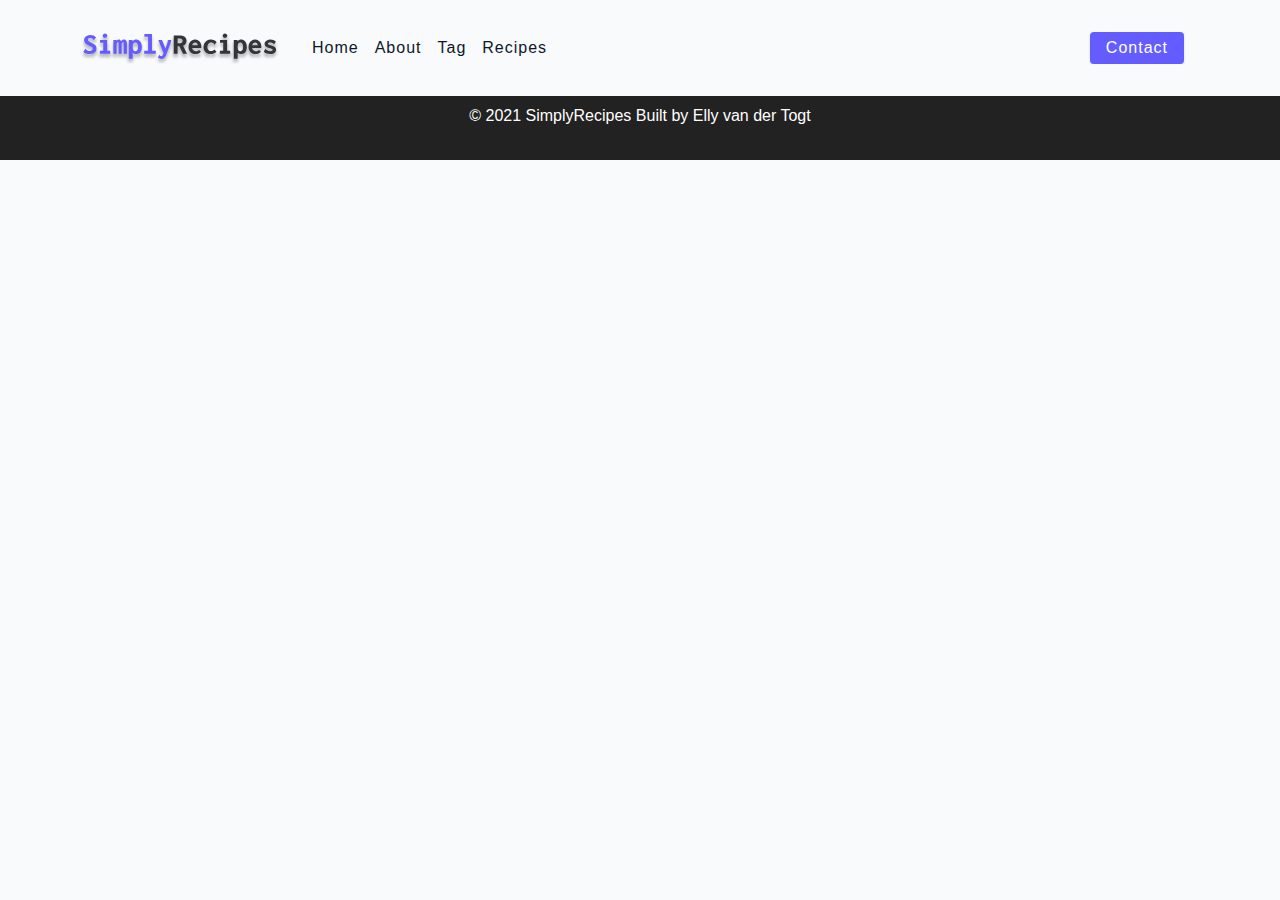
==== starter/index.html @ 6eb82011 "dfd" ====
<!-- https://www.youtube.com/watch?v=-8LTPIJBGwQ -->
<!DOCTYPE html>
<html lang="en">
  <head>
    <meta charset="UTF-8" />
    <meta http-equiv="X-UA-Compatible" content="IE=edge" />
    <meta name="viewport" content="width=device-width, initial-scale=1.0" />
    <title>Simply Recipes || Starter</title>
    <!-- favicon -->
    <link rel="shortcut icon" href="./assets/favicon.ico" type="image/x-icon" />
    <!-- normalize -->
    <link rel="stylesheet" href="./css/normalize.css" />
    <!-- font-awesome -->
    <link
      rel="stylesheet"
      href="https://cdnjs.cloudflare.com/ajax/libs/font-awesome/5.14.0/css/all.min.css"
    />
    <!-- main css -->
    <link rel="stylesheet" href="./css/main.css" />
  </head>
  <body>
    <!-- Nav -->
    <nav class="navbar">
      <div class="nav-center">
        <!-- Header -->
        <div class="nav-header">
          <a href="index.html" class="nav-logo">
            <img src="./assets/logo.svg" alt="simply recipes" />
          </a>
          <button type="button" class="btn nav-btn">
            <i class="fas fa-align-justify"></i>
          </button>
        </div>
        <!-- links -->
        <div class="nav-links">
          <a href="index.html" class="nav-link">Home</a>
          <a href="about.html" class="nav-link">About</a>
          <a href="tags.html" class="nav-link">Tag</a>
          <a href="recipes.html" class="nav-link">Recipes</a>
          <div class="nav-link contact-link">
            <a href="contact.html" class="btn">Contact</a>
          </div>
        </div>
      </div>
    </nav>
    <!-- End of Nav -->
    <!-- Main -->
    <main class="page"></main>
    <!-- End of Main -->
    <!-- Footer -->
    <footer class="page-footer">
      <p>
        &copy;
        <span id="date">2021</span>
        <span class="footer-logo">SimplyRecipes</span>
        Built by Elly van der Togt
      </p>
    </footer>
    <!-- End of Footer -->
    <script src="./js/app.js"></script>
  </body>
</html>
---- starter/css/main.css ----
*,
::after,
::before {
  box-sizing: border-box;
}
/* fonts */

@import url('https://fonts.googleapis.com/css2?family=Roboto:wght@400;500;600&family=Montserrat&display=swap');
html {
  font-size: 100%;
} /*16px*/

:root {
  /* colors */
  --primary-100: #e2e0ff;
  --primary-200: #c1beff;
  --primary-300: #a29dff;
  --primary-400: #837dff;
  --primary-500: #645cff;
  --primary-600: #504acc;
  --primary-700: #3c3799;
  --primary-800: #282566;
  --primary-900: #141233;

  /* grey */
  --grey-50: #f8fafc;
  --grey-100: #f1f5f9;
  --grey-200: #e2e8f0;
  --grey-300: #cbd5e1;
  --grey-400: #94a3b8;
  --grey-500: #64748b;
  --grey-600: #475569;
  --grey-700: #334155;
  --grey-800: #1e293b;
  --grey-900: #0f172a;
  /* rest of the colors */
  --black: #222;
  --white: #fff;
  --red-light: #f8d7da;
  --red-dark: #842029;
  --green-light: #d1e7dd;
  --green-dark: #0f5132;

  /* fonts  */
  --headingFont: 'Roboto', sans-serif;
  --bodyFont: 'Nunito', sans-serif;
  --smallText: 0.7em;
  /* rest of the vars */
  --backgroundColor: var(--grey-50);
  --textColor: var(--grey-900);
  --borderRadius: 0.25rem;
  --letterSpacing: 1px;
  --transition: 0.3s ease-in-out all;
  --max-width: 1120px;
  --fixed-width: 600px;

  /* box shadow*/
  --shadow-1: 0 1px 3px 0 rgba(0, 0, 0, 0.1), 0 1px 2px 0 rgba(0, 0, 0, 0.06);
  --shadow-2: 0 4px 6px -1px rgba(0, 0, 0, 0.1),
    0 2px 4px -1px rgba(0, 0, 0, 0.06);
  --shadow-3: 0 10px 15px -3px rgba(0, 0, 0, 0.1),
    0 4px 6px -2px rgba(0, 0, 0, 0.05);
  --shadow-4: 0 20px 25px -5px rgba(0, 0, 0, 0.1),
    0 10px 10px -5px rgba(0, 0, 0, 0.04);
}

body {
  background: var(--backgroundColor);
  font-family: var(--bodyFont);
  font-weight: 400;
  line-height: 1.75;
  color: var(--textColor);
}

p {
  margin-top: 0;
  margin-bottom: 1.5rem;
  max-width: 40em;
}

h1,
h2,
h3,
h4,
h5 {
  margin: 0;
  margin-bottom: 1.38rem;
  font-family: var(--headingFont);
  font-weight: 400;
  line-height: 1.3;
  text-transform: capitalize;
  letter-spacing: var(--letterSpacing);
}

h1 {
  margin-top: 0;
  font-size: 3.052rem;
}

h2 {
  font-size: 2.441rem;
}

h3 {
  font-size: 1.953rem;
}

h4 {
  font-size: 1.563rem;
}

h5 {
  font-size: 1.25rem;
}

small,
.text-small {
  font-size: var(--smallText);
}

a {
  text-decoration: none;
}
ul {
  list-style-type: none;
  padding: 0;
}

.img {
  width: 100%;
  display: block;
  object-fit: cover;
}
/* buttons */

.btn {
  cursor: pointer;
  color: var(--white);
  background: var(--primary-500);
  border: transparent;
  border-radius: var(--borderRadius);
  letter-spacing: var(--letterSpacing);
  padding: 0.375rem 0.75rem;
  box-shadow: var(--shadow-1);
  transition: var(--transtion);
  text-transform: capitalize;
  display: inline-block;
}
.btn:hover {
  background: var(--primary-700);
  box-shadow: var(--shadow-3);
}
.btn-hipster {
  color: var(--primary-500);
  background: var(--primary-200);
}
.btn-hipster:hover {
  color: var(--primary-200);
  background: var(--primary-700);
}
.btn-block {
  width: 100%;
}

/* alerts */
.alert {
  padding: 0.375rem 0.75rem;
  margin-bottom: 1rem;
  border-color: transparent;
  border-radius: var(--borderRadius);
}

.alert-danger {
  color: var(--red-dark);
  background: var(--red-light);
}
.alert-success {
  color: var(--green-dark);
  background: var(--green-light);
}
/* form */

.form {
  width: 90vw;
  max-width: var(--fixed-width);
  background: var(--white);
  border-radius: var(--borderRadius);
  box-shadow: var(--shadow-2);
  padding: 2rem 2.5rem;
  margin: 3rem auto;
}
.form-label {
  display: block;
  font-size: var(--smallText);
  margin-bottom: 0.5rem;
  text-transform: capitalize;
  letter-spacing: var(--letterSpacing);
}
.form-input,
.form-textarea {
  width: 100%;
  padding: 0.375rem 0.75rem;
  border-radius: var(--borderRadius);
  background: var(--backgroundColor);
  border: 1px solid var(--grey-200);
}

.form-row {
  margin-bottom: 1rem;
}

.form-textarea {
  height: 7rem;
}
::placeholder {
  font-family: inherit;
  color: var(--grey-400);
}
.form-alert {
  color: var(--red-dark);
  letter-spacing: var(--letterSpacing);
  text-transform: capitalize;
}
/* alert */

@keyframes spinner {
  to {
    transform: rotate(360deg);
  }
}

.loading {
  width: 6rem;
  height: 6rem;
  border: 5px solid var(--grey-400);
  border-radius: 50%;
  border-top-color: var(--primary-500);
  animation: spinner 0.6s linear infinite;
}
.loading {
  margin: 0 auto;
}
/* title */

.title {
  text-align: center;
}

.title-underline {
  background: var(--primary-500);
  width: 7rem;
  height: 0.25rem;
  margin: 0 auto;
  margin-top: -1rem;
}

/*
=============== 
Navbar
===============
*/
.navbar {
  display: flex;
  justify-content: center;
  align-items: center;
}

.nav-center {
  width: 90vw;
  max-width: var(--max-width);
  /* background-color: blue; */
 
}

.nav-header {
  height: 6rem;
  /* background-color: red; */
  display: flex;
  justify-content: space-between;
  align-items: center;
}

.nav-header img {
  width: 200px;
}
.nav-logo {
  /* background: red; */
  display: flex;
  align-items: center;
}
.nav-btn {
  padding: 0.15rem 0.75rem;
}

.nav-btn i {
  font-size: 1.25rem;
}

.nav-links {
  display: flex;
  flex-direction: column;
  /*default; hide the link*/
  height: 0; 
  overflow: hidden;
  transition: var(--transition);
}
.show-links {
  height: 310px;
}

.nav-link {
  display: block;
  text-align: center;
  text-transform: capitalize;
  color: var(--grey-900);
  letter-spacing: var(--letterSpacing);
  padding: 1rem 0;
  border-top: 1px solid var(--grey-500);
  transition: var(--transtion);
}
.nav-link:hover {
  color: var(--primary-500);
}

.contact-link a {
  padding: 0.15rem 1rem;
}

@media screen and (min-width:992px) {
  .nav-btn {
    display: none;
  }
  .navbar {
    height: 6rem;
    
  }
  .nav-center {
    display: flex;
    align-items: center;
  }
  .nav-header {
    height: auto;
    margin-right:2rem;
  }
  .nav-links {
    height: auto;
    flex-direction: row;
    align-items: center;
    width: 100%;
    /* background: red; */
  }
  .nav-link {
    padding: 0;
    border-top: none;
    margin-right: 1rem;
    font-size: 1rem;
  }
  .contact-link {
    margin-left: auto;
    /* margin-right: 0; */
  }
}

/*
=============== 
Page
===============
*/

.page {
  background: pink;
}
/*
=============== 
Footer
===============
*/
.page-footer {
  height: 4rem;
  background: var(--black);
  color: white;
  display: flex;
  justify-content: center;
  align-items: center;
}
/*
=============== 
Navbar
===============
*/
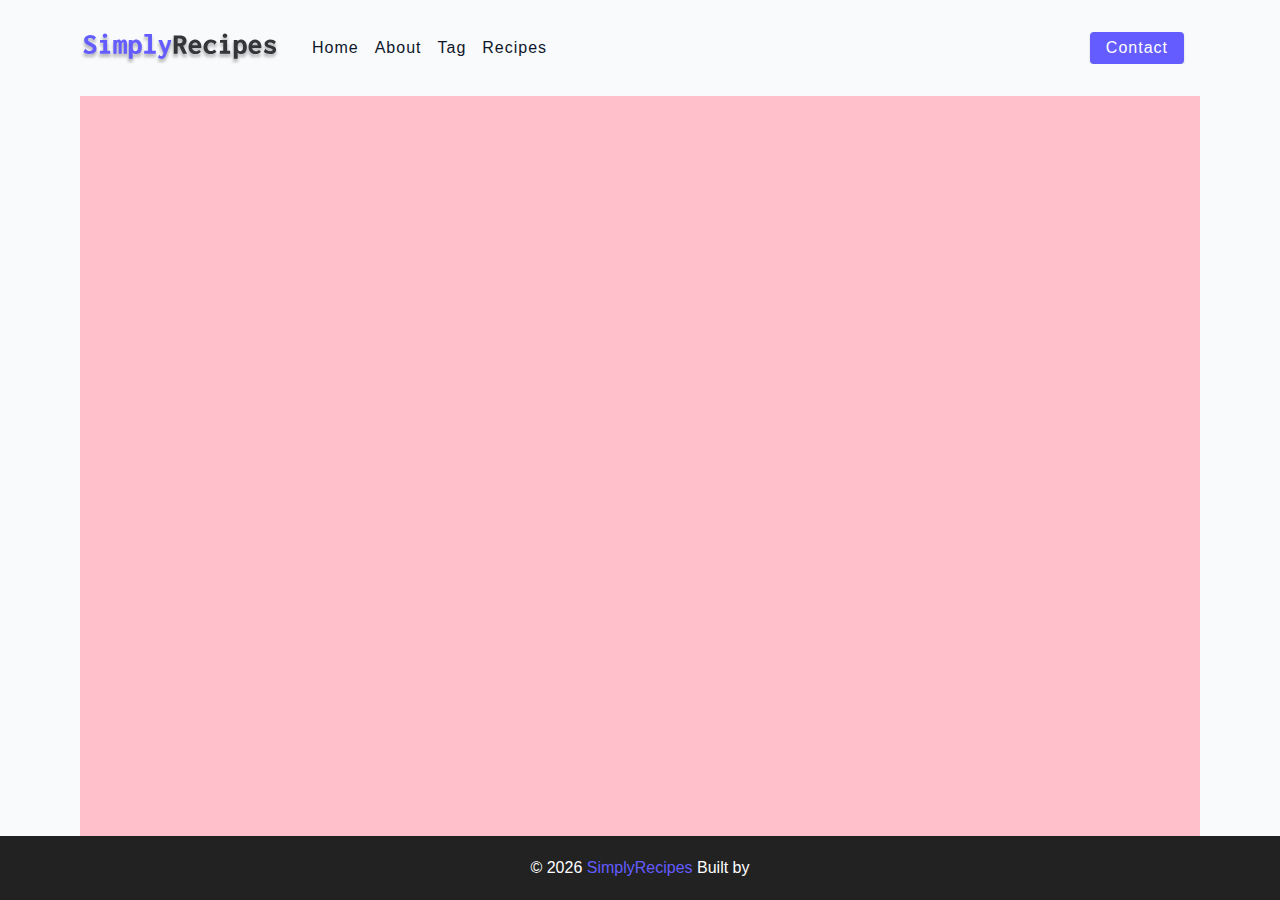
==== commit 95652a14: "ere" ====
--- a/starter/index.html
+++ b/starter/index.html
@@ -51,9 +51,10 @@
     <footer class="page-footer">
       <p>
         &copy;
-        <span id="date">2021</span>
+        <span id="date"></span>
         <span class="footer-logo">SimplyRecipes</span>
-        Built by Elly van der Togt
+        Built by
+        <a href="https://github.com/ellyvandertogt"></a>
       </p>
     </footer>
     <!-- End of Footer -->
--- a/starter/css/main.css
+++ b/starter/css/main.css
@@ -369,6 +369,12 @@
 
 .page {
   background: pink;
+  width: 90vw;
+  max-width: var(--max-width);
+  margin: 0 auto;
+  padding-top: 2rem;
+  min-height: calc(100vh - (6rem + 4rem));
+ 
 }
 /*
 =============== 
@@ -383,7 +389,14 @@
   justify-content: center;
   align-items: center;
 }
-/*
+.page-footer p {
+  margin-bottom: 0;
+}
+.footer-logo, .page-footer a {
+  color: var(--primary-500);
+}
+
+
 =============== 
 Navbar
 ===============
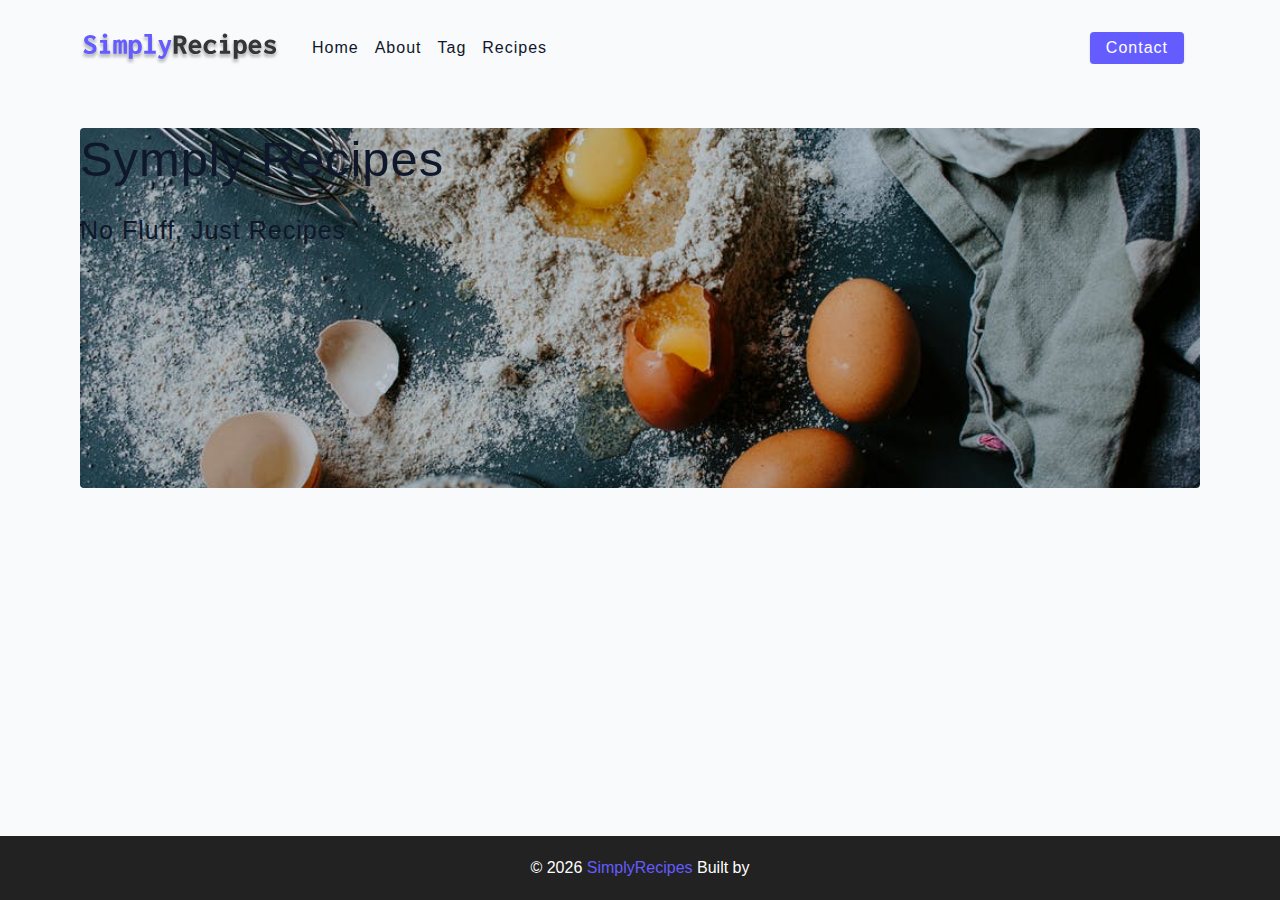
==== commit d522b206: "dsds" ====
--- a/starter/index.html
+++ b/starter/index.html
@@ -45,7 +45,18 @@
     </nav>
     <!-- End of Nav -->
     <!-- Main -->
-    <main class="page"></main>
+    <main class="page">
+      <!-- Header -->
+      <header class="hero">
+        <div class="hero-container">
+          <div class="hero-text">
+            <h1>Symply Recipes</h1>
+            <h4>no fluff, just recipes</h4>
+          </div>
+        </div>
+      </header>
+      <!-- End of Header -->
+    </main>
     <!-- End of Main -->
     <!-- Footer -->
     <footer class="page-footer">
--- a/starter/css/main.css
+++ b/starter/css/main.css
@@ -368,13 +368,24 @@
 */
 
 .page {
-  background: pink;
+  /* background: pink; */
   width: 90vw;
   max-width: var(--max-width);
   margin: 0 auto;
   padding-top: 2rem;
   min-height: calc(100vh - (6rem + 4rem));
  
+}
+/*
+=============== 
+Hero 
+===============
+*/
+.hero {
+  height: 40vh;
+  background: url("../assets/main.jpeg") center/cover no-repeat;
+  margin-bottom: 2rem;
+  border-radius: var(--borderRadius);
 }
 /*
 =============== 
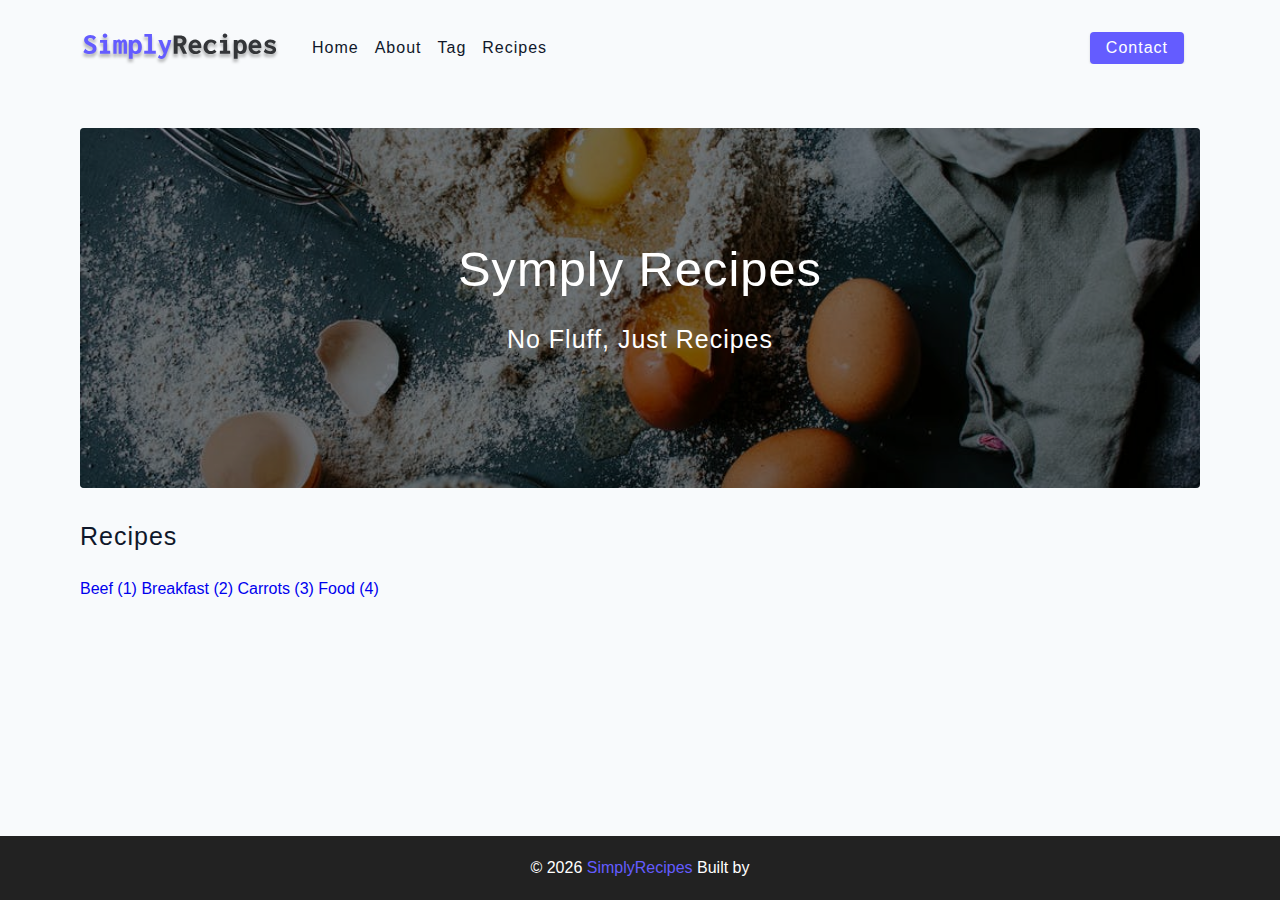
==== commit d7cfa7d4: "df" ====
--- a/starter/index.html
+++ b/starter/index.html
@@ -56,6 +56,24 @@
         </div>
       </header>
       <!-- End of Header -->
+      <!-- Recipes container -->
+      <section class="recipes-container">
+        <!-- Tags Container -->
+        <div class="tags-container">
+          <h4>recipes</h4>
+          <div class="tag-list">
+            <a href="tag-template.html">Beef (1)</a>
+            <a href="tag-template.html">Breakfast (2)</a>
+            <a href="tag-template.html">Carrots (3)</a>
+            <a href="tag-template.html">Food (4)</a>
+          </div>
+        </div>
+        <!-- End of Tags Container -->
+        <!-- recipes Container -->
+        <div class="recipes-list"></div>
+        <!-- End of recipes Container -->
+      </section>
+      <!-- End of Recipes container -->
     </main>
     <!-- End of Main -->
     <!-- Footer -->
--- a/starter/css/main.css
+++ b/starter/css/main.css
@@ -386,6 +386,33 @@
   background: url("../assets/main.jpeg") center/cover no-repeat;
   margin-bottom: 2rem;
   border-radius: var(--borderRadius);
+  position: relative;
+}
+.hero-container {
+  position: absolute;
+  width: 100%;
+  height: 100%;
+  top: 0;
+  left: 0;
+  background: rgba(0, 0, 0, 0.4);
+  border-radius: var(--borderRadius);
+  display: flex;
+  justify-content: center;
+  align-items: center;
+}
+
+.hero-text {
+  color: white;
+  display: flex;
+  flex-direction: column;
+  justify-content: center;
+  text-align: center;
+}
+@media screen and (min-width:768px) {
+  .hero-text {
+    font-size: 4rem;
+    margin-bottom: 0;
+  }
 }
 /*
 =============== 
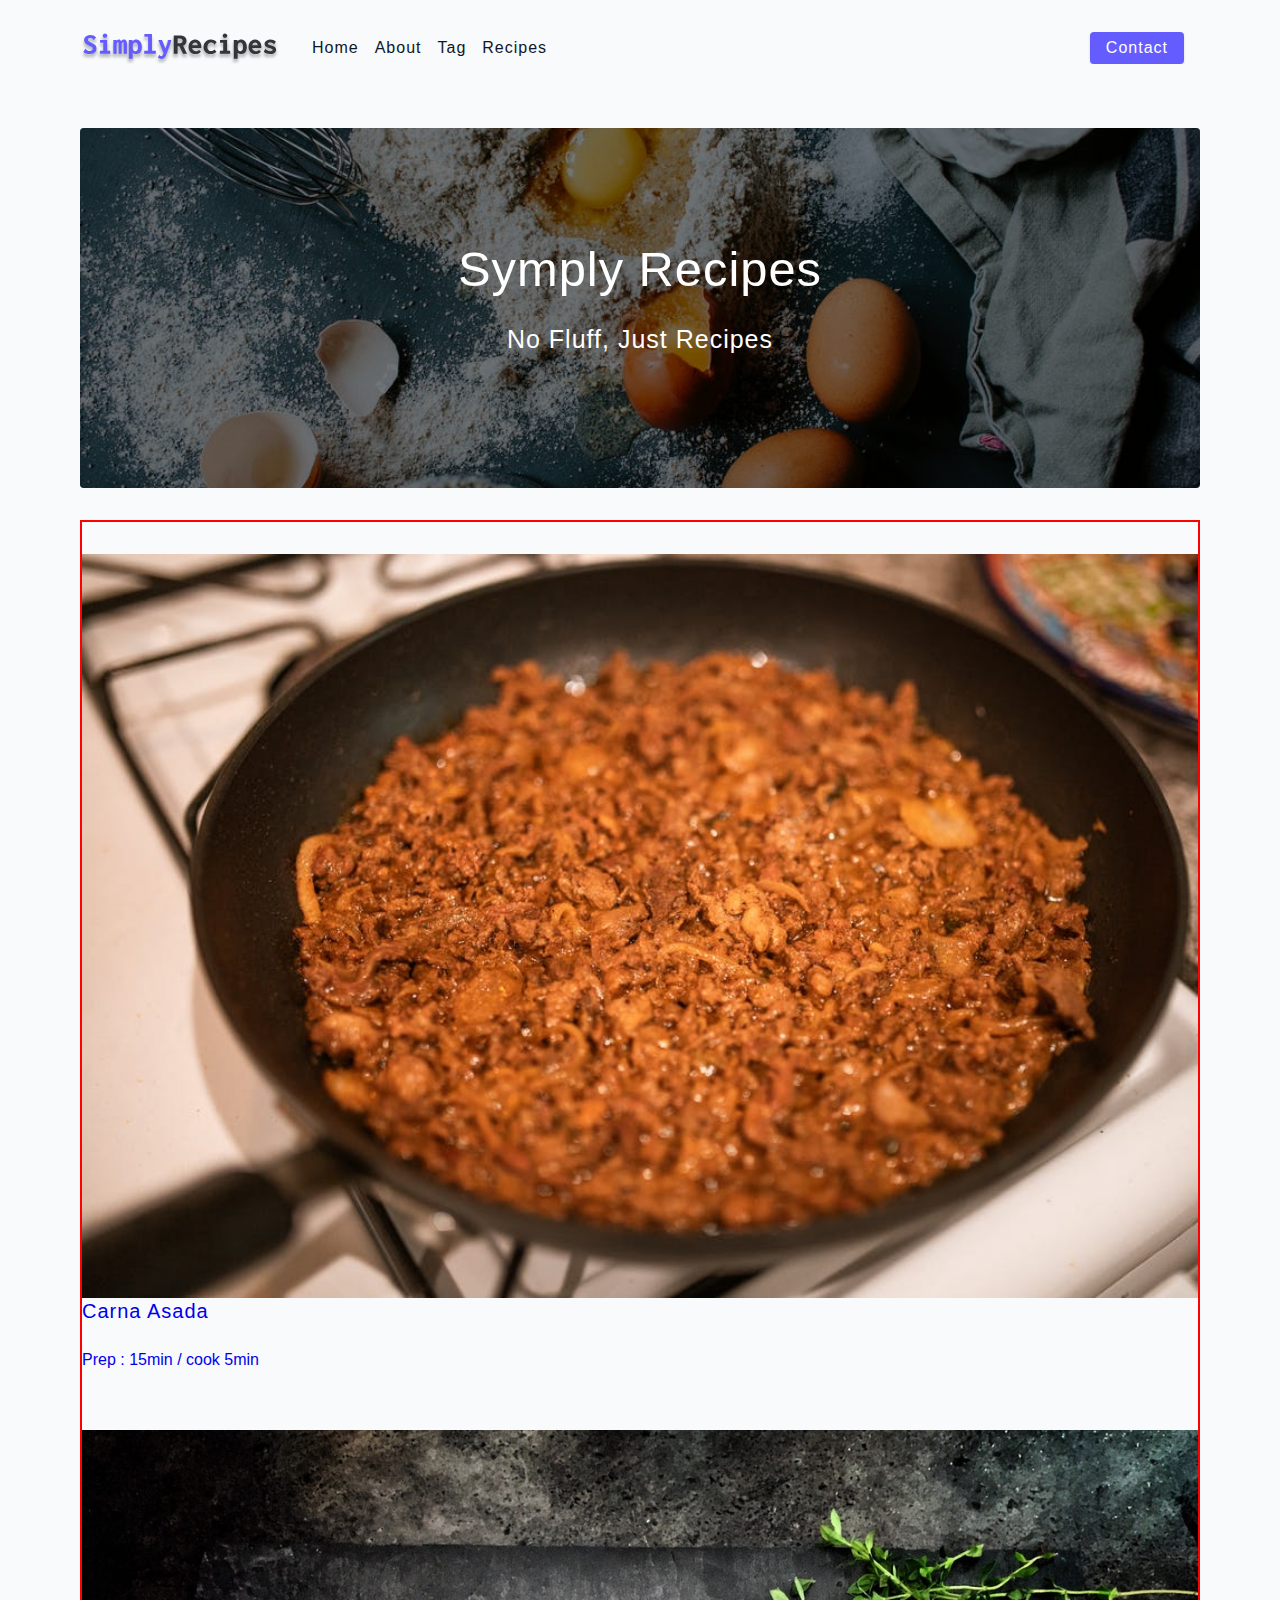
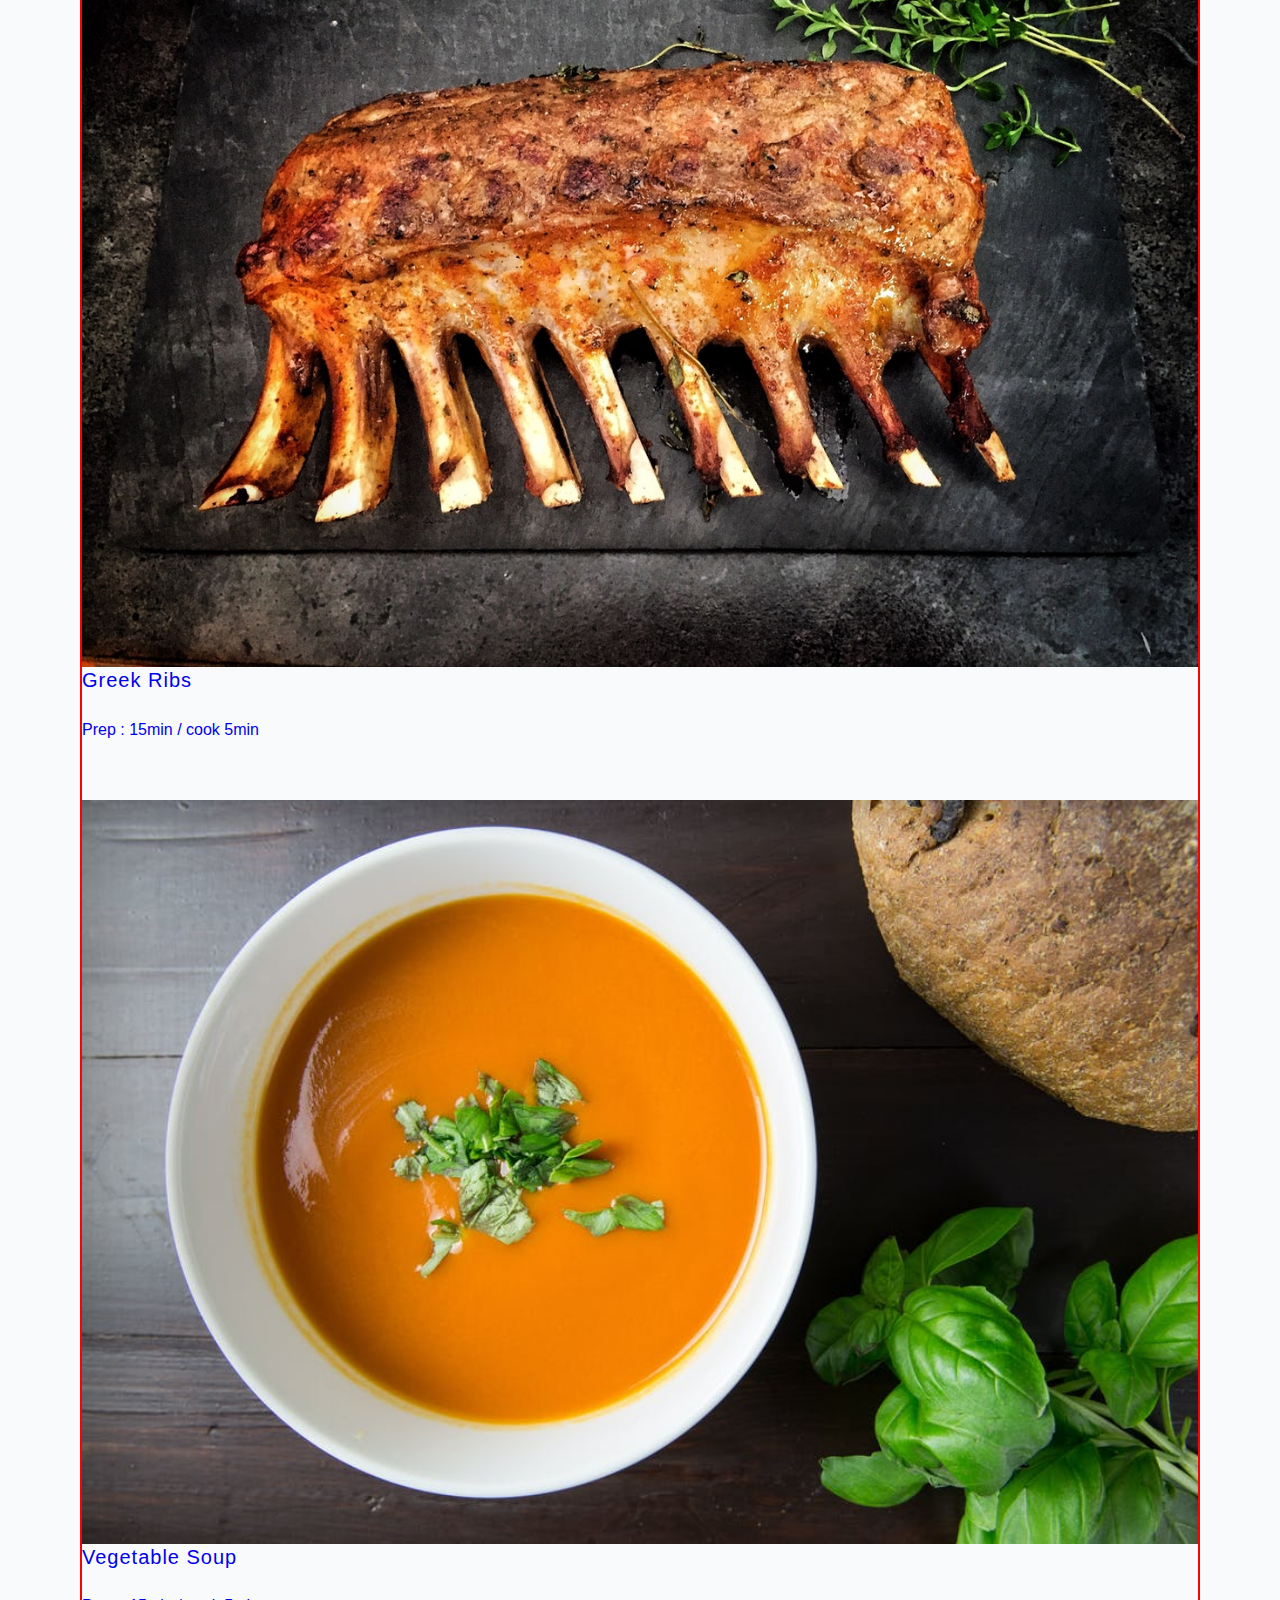
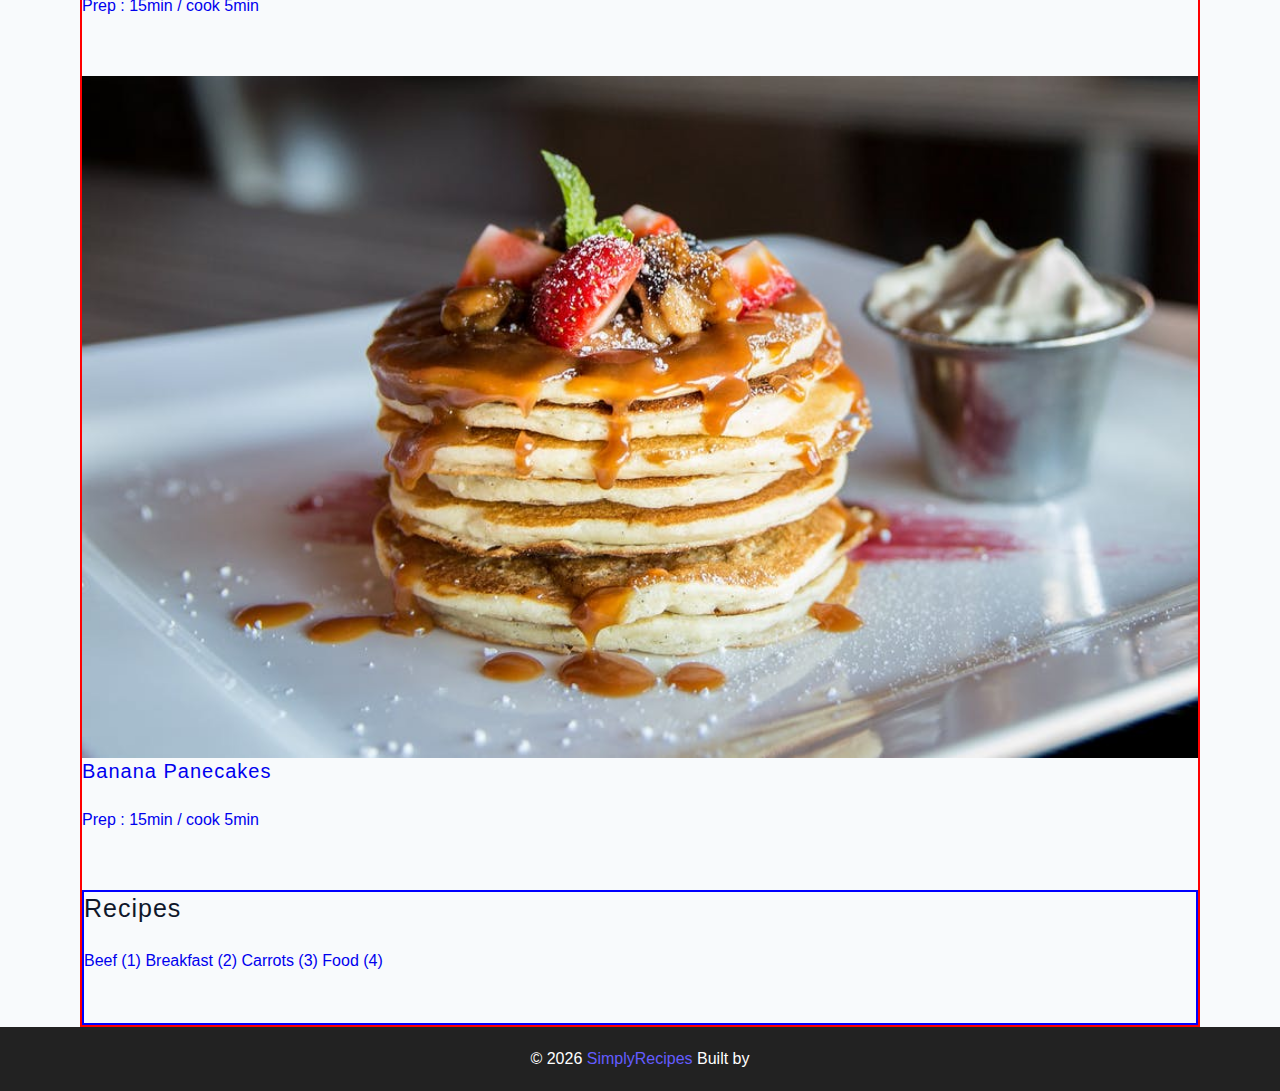
==== commit 2775a60f: "dddd" ====
--- a/starter/index.html
+++ b/starter/index.html
@@ -71,6 +71,50 @@
         <!-- End of Tags Container -->
         <!-- recipes Container -->
         <div class="recipes-list"></div>
+        <!-- single recipe -->
+        <a href="single-recipe.html" class="receipt">
+          <img
+            src="./assets/recipes/recipe-1.jpeg"
+            alt="food"
+            class="img recipe-img"
+          />
+          <h5>carna asada</h5>
+          <p>Prep : 15min / cook 5min</p>
+        </a>
+        <!-- End of single recipe -->
+        <!-- single recipe -->
+        <a href="single-recipe.html" class="receipt">
+          <img
+            src="./assets/recipes/recipe-2.jpeg"
+            alt="food"
+            class="img recipe-img"
+          />
+          <h5>Greek ribs</h5>
+          <p>Prep : 15min / cook 5min</p>
+        </a>
+        <!-- End of single recipe -->
+        <!-- single recipe -->
+        <a href="single-recipe.html" class="receipt">
+          <img
+            src="./assets/recipes/recipe-3.jpeg"
+            alt="food"
+            class="img recipe-img"
+          />
+          <h5>Vegetable soup</h5>
+          <p>Prep : 15min / cook 5min</p>
+        </a>
+        <!-- End of single recipe -->
+        <!-- single recipe -->
+        <a href="single-recipe.html" class="receipt">
+          <img
+            src="./assets/recipes/recipe-4.jpeg"
+            alt="food"
+            class="img recipe-img"
+          />
+          <h5>Banana Panecakes</h5>
+          <p>Prep : 15min / cook 5min</p>
+        </a>
+        <!-- End of single recipe -->
         <!-- End of recipes Container -->
       </section>
       <!-- End of Recipes container -->
--- a/starter/css/main.css
+++ b/starter/css/main.css
@@ -414,6 +414,28 @@
     margin-bottom: 0;
   }
 }
+
+/* 
+=============== 
+Recipes
+=============== 
+*/
+.recipes-container {
+  display: grid;
+  gap: 2rem 1rem;
+  border:2px solid red;
+}
+.tags-container {
+  border:2px solid blue;
+  order: 1;
+  display: flex;
+  flex-direction: column;
+  padding-bottom: 3rem;
+}
+
+
+
+
 /*
 =============== 
 Footer
@@ -434,8 +456,24 @@
   color: var(--primary-500);
 }
 
-
-=============== 
-Navbar
-===============
-*/+/* 
+=============== 
+
+=============== 
+*/
+
+/* 
+=============== 
+
+=============== 
+*/
+/* 
+=============== 
+
+=============== 
+*/
+/* 
+=============== 
+
+=============== 
+*/
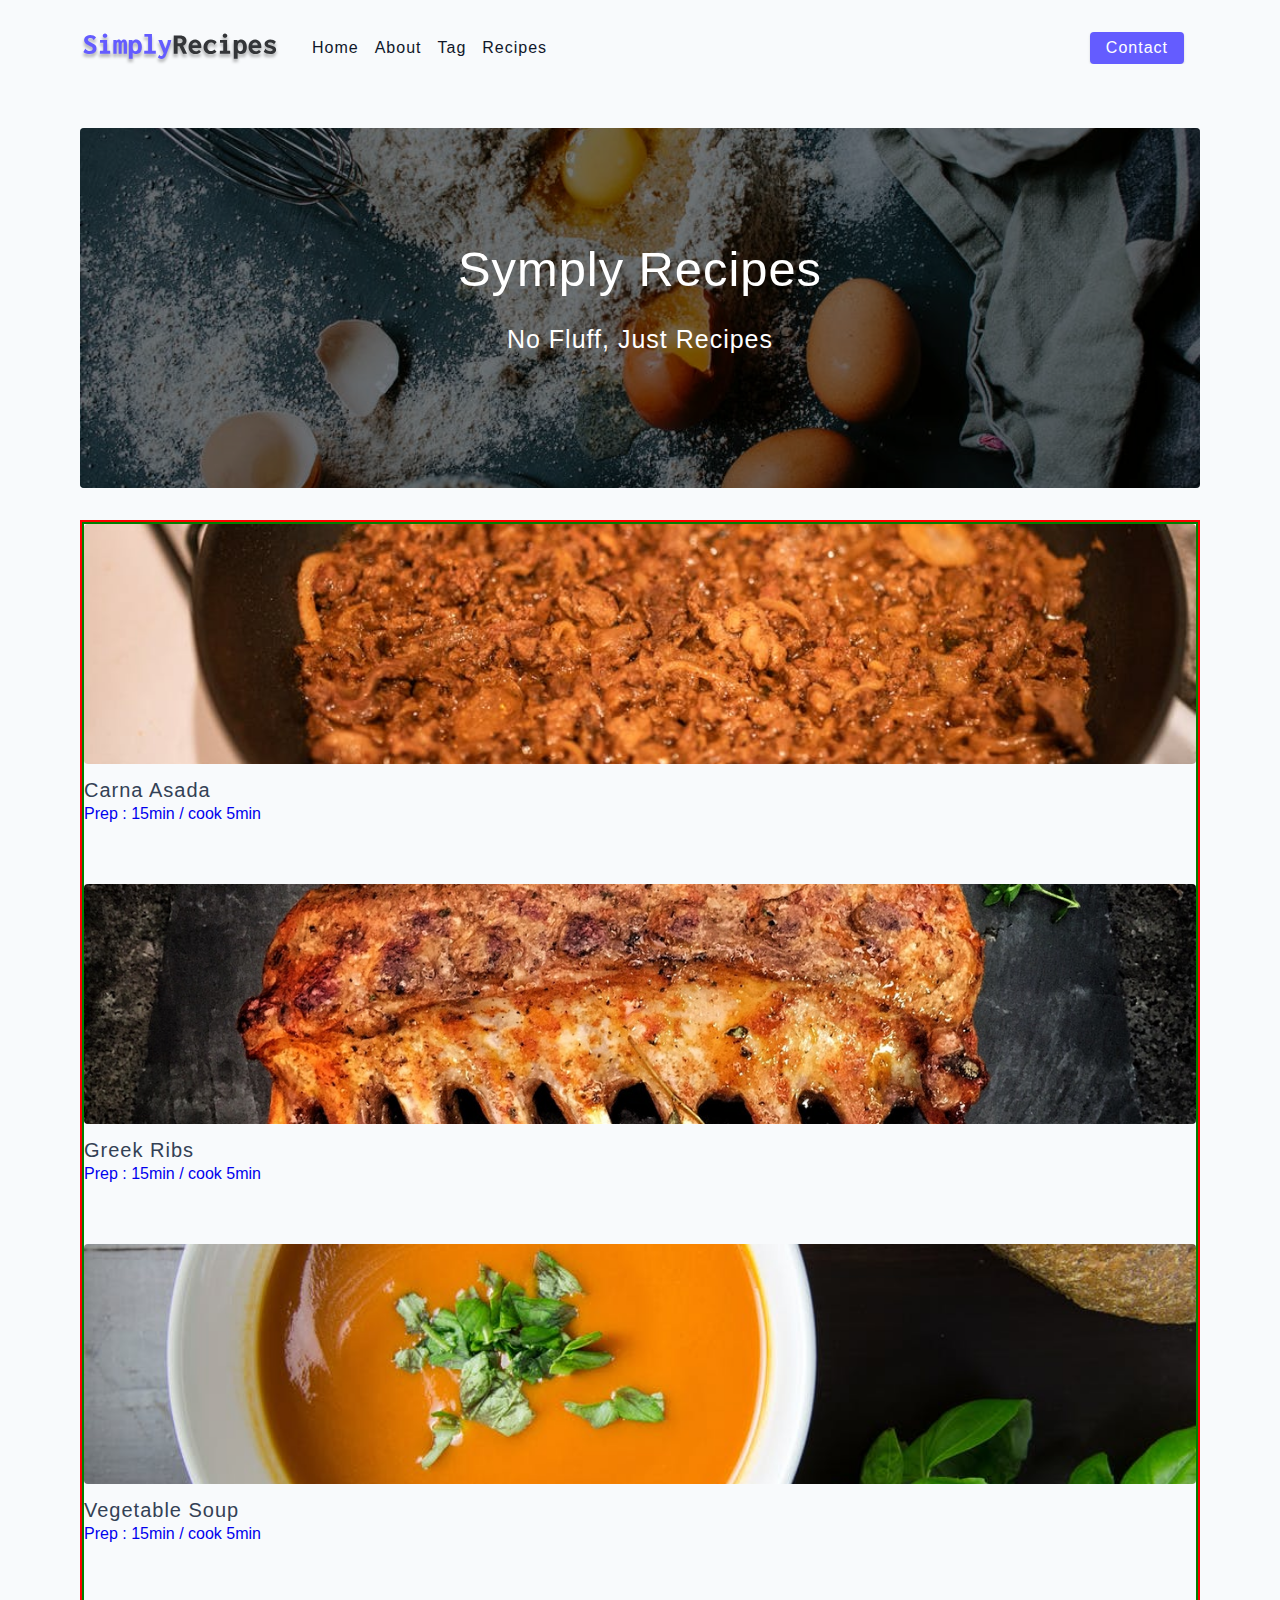
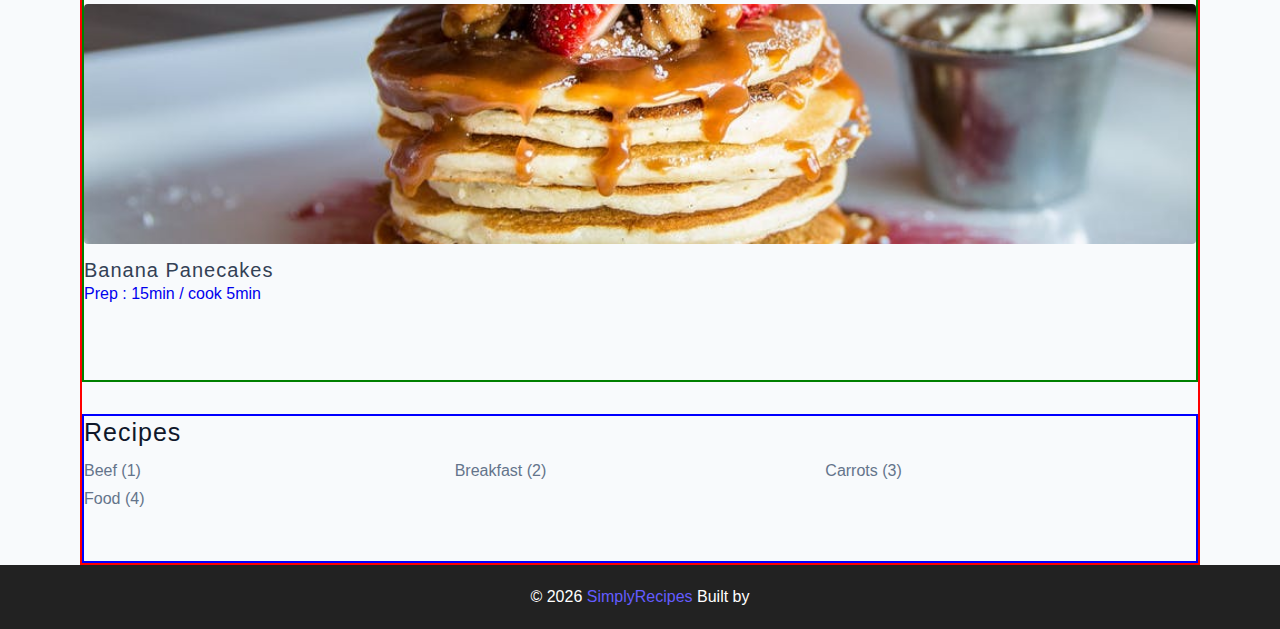
==== commit ffcb9322: "dd" ====
--- a/starter/index.html
+++ b/starter/index.html
@@ -61,7 +61,7 @@
         <!-- Tags Container -->
         <div class="tags-container">
           <h4>recipes</h4>
-          <div class="tag-list">
+          <div class="tags-list">
             <a href="tag-template.html">Beef (1)</a>
             <a href="tag-template.html">Breakfast (2)</a>
             <a href="tag-template.html">Carrots (3)</a>
@@ -70,52 +70,54 @@
         </div>
         <!-- End of Tags Container -->
         <!-- recipes Container -->
-        <div class="recipes-list"></div>
-        <!-- single recipe -->
-        <a href="single-recipe.html" class="receipt">
-          <img
-            src="./assets/recipes/recipe-1.jpeg"
-            alt="food"
-            class="img recipe-img"
-          />
-          <h5>carna asada</h5>
-          <p>Prep : 15min / cook 5min</p>
-        </a>
+        <div class="recipes-list">
+          <!-- single recipe -->
+          <a href="single-recipe.html" class="recipe">
+            <img
+              src="./assets/recipes/recipe-1.jpeg"
+              alt="food"
+              class="img recipe-img"
+            />
+            <h5>carna asada</h5>
+            <p>Prep : 15min / cook 5min</p>
+          </a>
+          <!-- End of single recipe -->
+          <!-- single recipe -->
+          <a href="single-recipe.html" class="recipe">
+            <img
+              src="./assets/recipes/recipe-2.jpeg"
+              alt="food"
+              class="img recipe-img"
+            />
+            <h5>Greek ribs</h5>
+            <p>Prep : 15min / cook 5min</p>
+          </a>
+          <!-- End of single recipe -->
+          <!-- single recipe -->
+          <a href="single-recipe.html" class="recipe">
+            <img
+              src="./assets/recipes/recipe-3.jpeg"
+              alt="food"
+              class="img recipe-img"
+            />
+            <h5>Vegetable soup</h5>
+            <p>Prep : 15min / cook 5min</p>
+          </a>
+          <!-- End of single recipe -->
+          <!-- single recipe -->
+          <a href="single-recipe.html" class="recipe">
+            <img
+              src="./assets/recipes/recipe-4.jpeg"
+              alt="food"
+              class="img recipe-img"
+              \
+            />
+            <h5>Banana Panecakes</h5>
+            <p>Prep : 15min / cook 5min</p>
+          </a>
+        </div>
         <!-- End of single recipe -->
-        <!-- single recipe -->
-        <a href="single-recipe.html" class="receipt">
-          <img
-            src="./assets/recipes/recipe-2.jpeg"
-            alt="food"
-            class="img recipe-img"
-          />
-          <h5>Greek ribs</h5>
-          <p>Prep : 15min / cook 5min</p>
-        </a>
-        <!-- End of single recipe -->
-        <!-- single recipe -->
-        <a href="single-recipe.html" class="receipt">
-          <img
-            src="./assets/recipes/recipe-3.jpeg"
-            alt="food"
-            class="img recipe-img"
-          />
-          <h5>Vegetable soup</h5>
-          <p>Prep : 15min / cook 5min</p>
-        </a>
-        <!-- End of single recipe -->
-        <!-- single recipe -->
-        <a href="single-recipe.html" class="receipt">
-          <img
-            src="./assets/recipes/recipe-4.jpeg"
-            alt="food"
-            class="img recipe-img"
-          />
-          <h5>Banana Panecakes</h5>
-          <p>Prep : 15min / cook 5min</p>
-        </a>
-        <!-- End of single recipe -->
-        <!-- End of recipes Container -->
+        <!-- End of recipes list -->
       </section>
       <!-- End of Recipes container -->
     </main>
--- a/starter/css/main.css
+++ b/starter/css/main.css
@@ -424,6 +424,7 @@
   display: grid;
   gap: 2rem 1rem;
   border:2px solid red;
+  
 }
 .tags-container {
   border:2px solid blue;
@@ -432,7 +433,45 @@
   flex-direction: column;
   padding-bottom: 3rem;
 }
-
+.recipes-list {
+  display: grid;
+  gap: 2rem 1rem;
+  padding-bottom: 3rem;
+  border:2px solid green;
+}
+
+.tags-container h4 {
+  margin-bottom: 0.5rem;
+  font-weight: 500;
+}
+.tags-list {
+  display: grid;
+  grid-template-columns: 1fr 1fr 1fr;
+}
+
+.tags-list a {
+  text-transform: capitalize;
+  display: block;
+  color: var(--grey-500);
+  transition: var(--transition);
+}
+.tags-list a:hover {
+  color: var(--primary-500);
+
+}
+.recipe {
+  display: block;
+}
+.recipe-img {
+  height: 15rem;
+  border-radius: var(--borderRadius);
+  margin-bottom: 1rem;
+}
+.recipe h5 {
+  margin-bottom: 0;
+  line-height: 1;
+  color: var(--grey-700);
+}
 
 
 
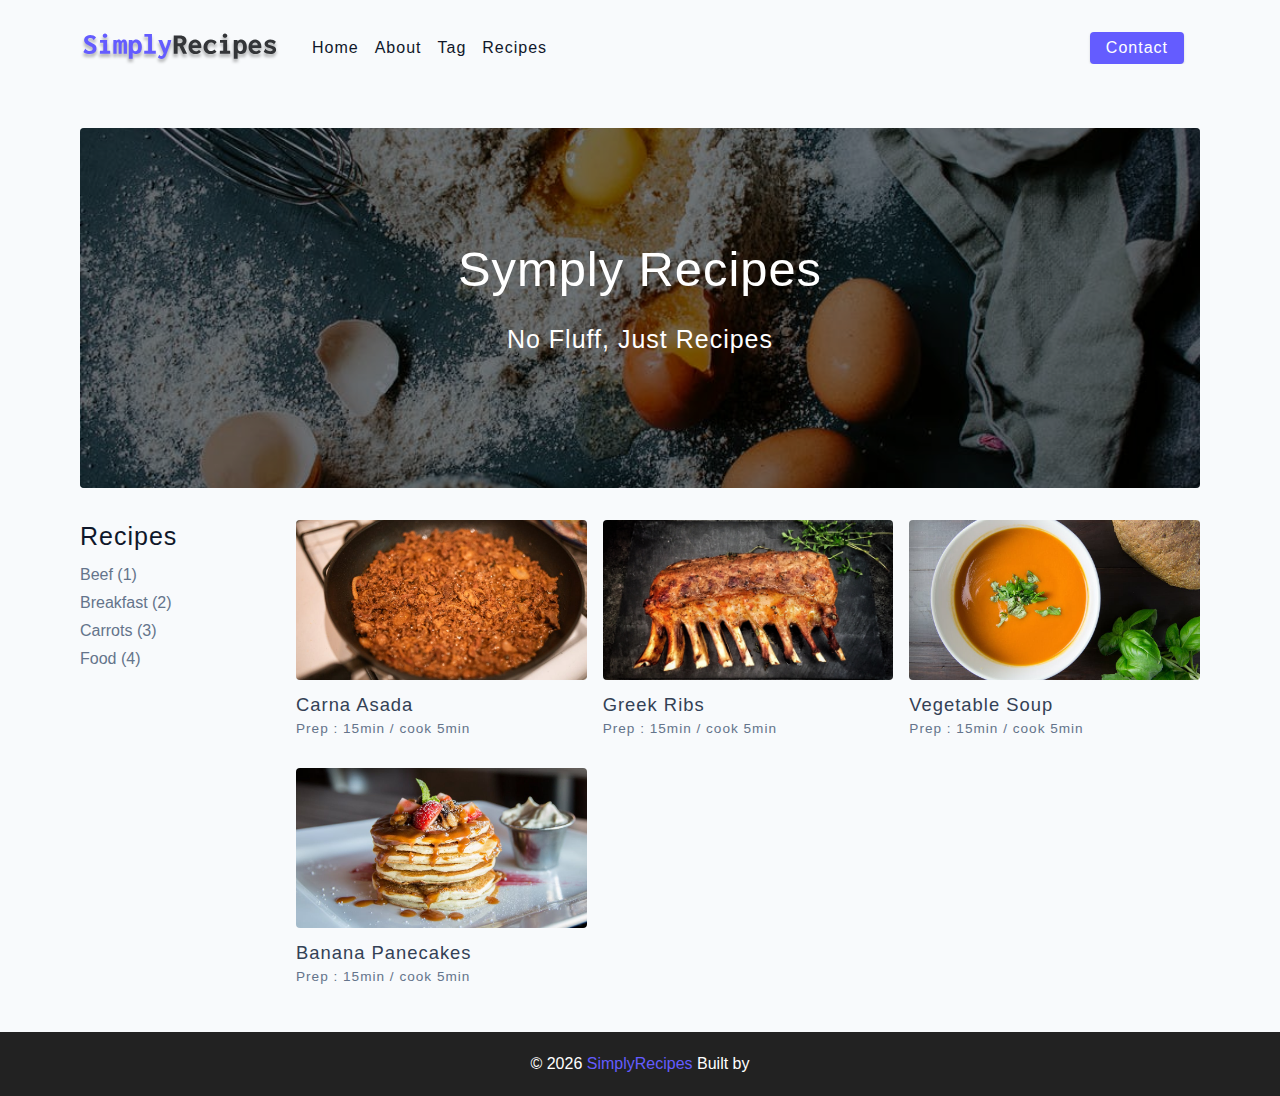
==== commit 9898c678: "dd" ====
--- a/starter/index.html
+++ b/starter/index.html
@@ -69,7 +69,8 @@
           </div>
         </div>
         <!-- End of Tags Container -->
-        <!-- recipes Container -->
+        <!-- End of recipes Container -->
+        <!-- recipes list -->
         <div class="recipes-list">
           <!-- single recipe -->
           <a href="single-recipe.html" class="recipe">
--- a/starter/css/main.css
+++ b/starter/css/main.css
@@ -423,11 +423,11 @@
 .recipes-container {
   display: grid;
   gap: 2rem 1rem;
-  border:2px solid red;
   
+  
 }
 .tags-container {
-  border:2px solid blue;
+
   order: 1;
   display: flex;
   flex-direction: column;
@@ -437,7 +437,7 @@
   display: grid;
   gap: 2rem 1rem;
   padding-bottom: 3rem;
-  border:2px solid green;
+ 
 }
 
 .tags-container h4 {
@@ -473,6 +473,45 @@
   color: var(--grey-700);
 }
 
+.recipe p {
+  margin-bottom: 0;
+  margin-top: 0.5rem;
+  line-height: 1;
+  color: var(--grey-500);
+  letter-spacing: var(--letterSpacing);
+}
+
+@media screen and (min-width: 576px) {
+  .recipes-list {
+    grid-template-columns: 1fr 1fr;
+  }
+  .recipe-img {
+    height: 10rem;
+  }
+}
+@media screen and (min-width: 992px) {
+  .recipes-container {
+    grid-template-columns: 200px 1fr;
+  }
+  .recipe p {
+    font-size: 0.85rem;
+  }
+  .tags-container {
+    order: 0;
+  }
+  .tags-list {
+    grid-template-columns: 1fr;
+  }
+ 
+}
+@media screen and (min-width: 1200px) {
+  .recipe h5 {
+    font-size: 1.15rem;
+  }
+  .recipes-list {
+    grid-template-columns: 1fr 1fr 1fr;
+  }
+}
 
 
 /*
@@ -497,15 +536,34 @@
 
 /* 
 =============== 
-
-=============== 
-*/
+Error
+=============== 
+*/
+.error-page {
+  text-align: center;
+  padding-top: 5rem;
+}
+.error-page h1 {
+  font-size: 9rem;
+}
 
 /* 
 =============== 
-
-=============== 
-*/
+ABOUT
+=============== 
+*/
+.about-page h2 {
+  text-transform: none;
+  font-weight: bold;
+}
+.about-page {
+  display: grid;
+  gap: 2rem 4rem
+}
+.featured-title {
+  text-align: center;
+  margin-bottom: 5rem;
+}
 /* 
 =============== 
 
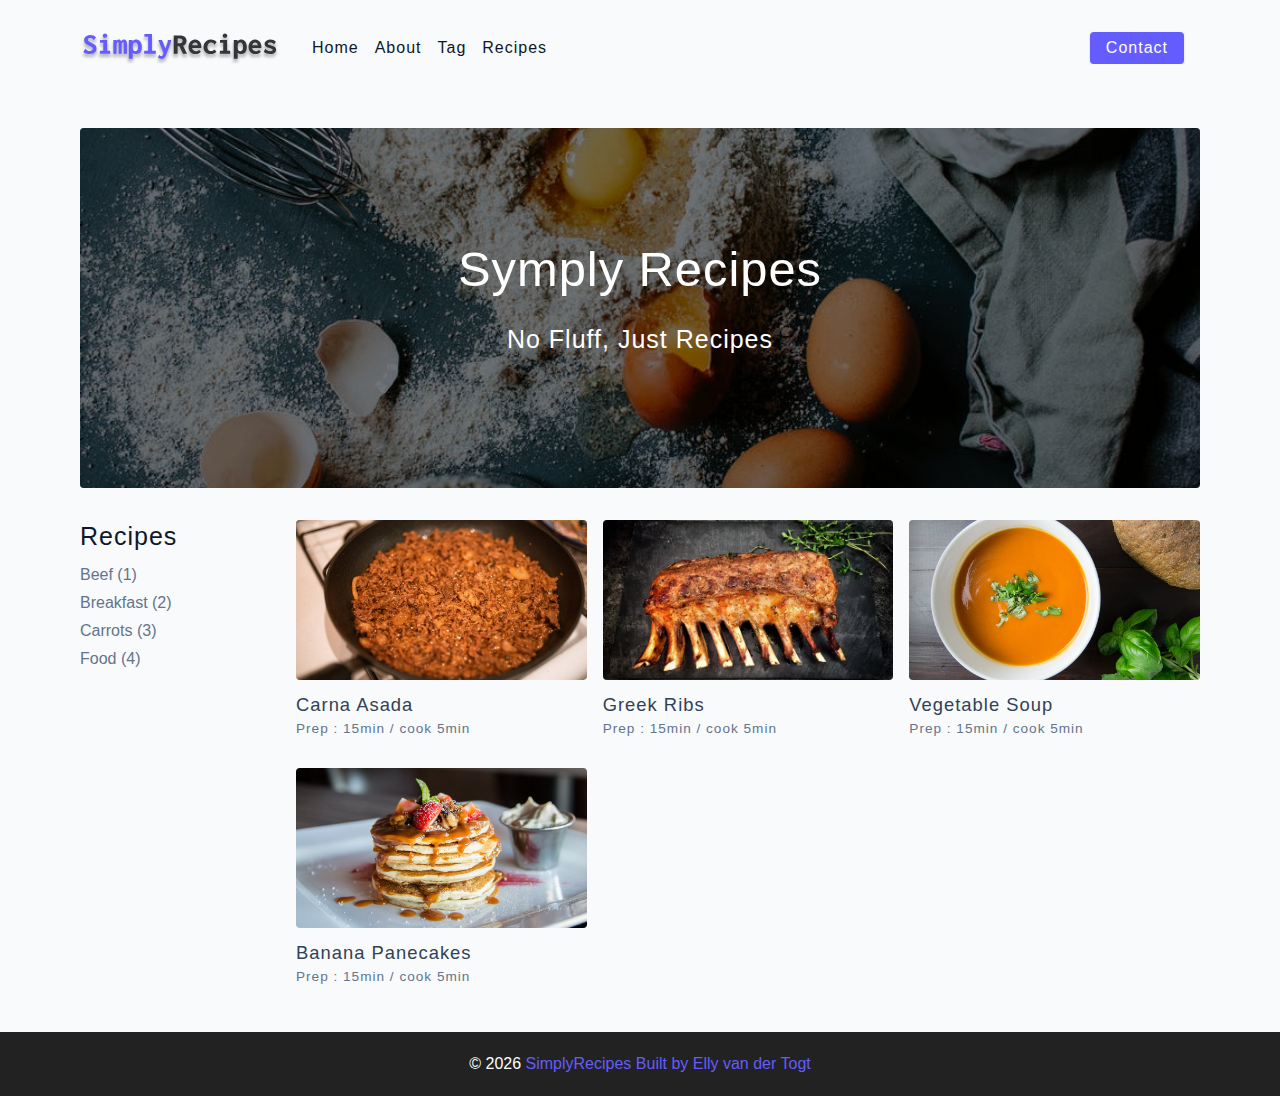
==== commit 914044b5: "dfdf" ====
--- a/starter/index.html
+++ b/starter/index.html
@@ -129,8 +129,10 @@
         &copy;
         <span id="date"></span>
         <span class="footer-logo">SimplyRecipes</span>
-        Built by
-        <a href="https://github.com/ellyvandertogt"></a>
+
+        <a href="https://github.com/ellyvandertogt">
+          Built by Elly van der Togt
+        </a>
       </p>
     </footer>
     <!-- End of Footer -->
--- a/starter/css/main.css
+++ b/starter/css/main.css
@@ -558,11 +558,28 @@
 }
 .about-page {
   display: grid;
-  gap: 2rem 4rem
+  gap: 2rem 4rem;
+  border: solid 5px red;
+  padding-bottom: 3rem;                                                                                                                                                                                                                                                                                                                                                                                                                                                                                                                                                                                                                                                                                                                                                                                                                                                                                                                                                                                                                                                                                                                                                                                                                                                                                                                                                                                                                                                                                                                                                                                                                                                                                                                                                                                                                                                                                                                                                                                                                                                                                                                                                                                                                                                                                                                                                                                                                                                                                                                                                                                                                                                                                                                                                                                                                                                                                                                                                                                                                                                                                                                                                                                                                                                                                                                                                                                                                                                                                                                                                                                                                                                                                                                                                                                                                                                                                                                                                                                                                                                                                                                                                                                                                                                                                                                                                                                                                                                                                                                                                                                                                                                                                                                                                                                                                                                                                                                                                                                                                                                                                                                                                                                                                                                                                                                                                                                                                                                                                                                                                                                                                                                                                                                                                                                                                                                                                                                                                                                                                                                                                                                                                                                                                                                                                                                                                                                                                                                                                                                                                                                  
+}
+.about-img {
+  border-radius: var(--borderRadius);
+  height: 300px;
+}
+
+@media screen and (min-width: 992px) {
+  .about-page {
+    grid-template-columns: 1fr 1fr;
+    grid-template-rows: 400px;
+    align-items: center;
+  }
+  .about-img {
+    height: 100%;
+  }
 }
 .featured-title {
   text-align: center;
-  margin-bottom: 5rem;
+
 }
 /* 
 =============== 
